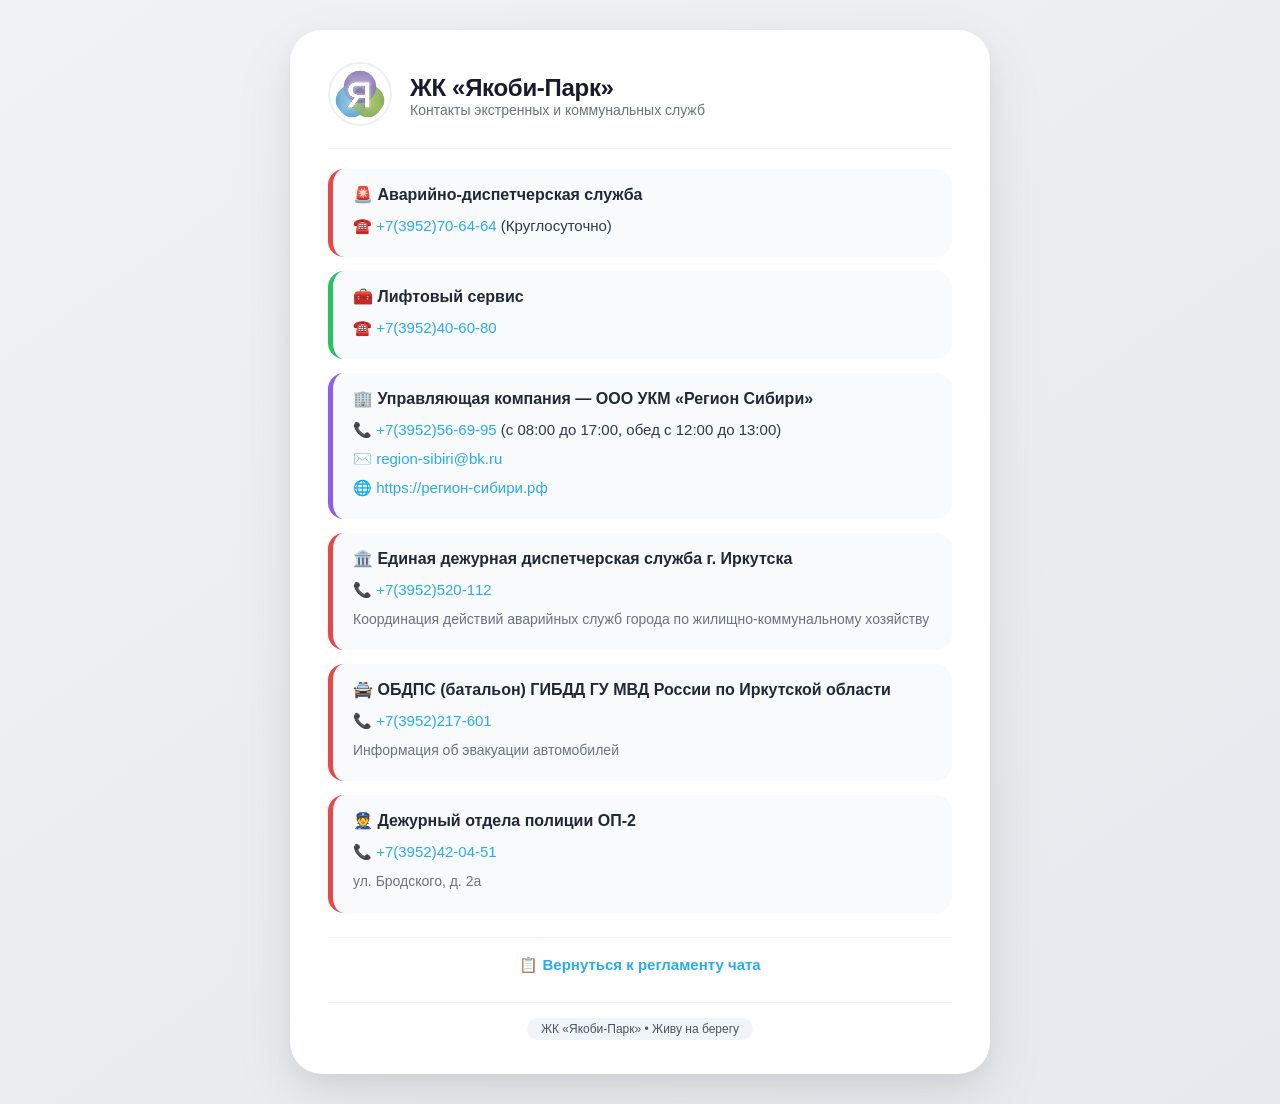
==== contacts.html @ 94161ff1 "Create contacts.html" ====
<!DOCTYPE html>
<html lang="ru">
<head>
    <meta charset="UTF-8" />
    <meta name="viewport" content="width=device-width, initial-scale=1.0" />
    <title>Контакты · ЖК «Якоби-Парк»</title>
    <style>
        * {
            margin: 0;
            padding: 0;
            box-sizing: border-box;
        }
        body {
            font-family: 'Segoe UI', Roboto, Arial, sans-serif;
            background: linear-gradient(145deg, #f0f2f5 0%, #e6e9ed 100%);
            min-height: 100vh;
            display: flex;
            justify-content: center;
            align-items: center;
            padding: 30px 20px;
        }
        .card {
            background: #ffffff;
            max-width: 700px;
            width: 100%;
            border-radius: 32px;
            padding: 32px 38px 38px;
            box-shadow: 0 24px 64px rgba(0, 0, 0, 0.08), 0 8px 20px rgba(0, 0, 0, 0.05);
        }

        /* ===== Шапка ===== */
        .header-row {
            display: flex;
            align-items: center;
            gap: 18px;
            margin-bottom: 20px;
            border-bottom: 1px solid #f0f2f5;
            padding-bottom: 18px;
            flex-wrap: wrap;
        }
        .logo-wrap {
            flex-shrink: 0;
        }
        .logo-wrap img {
            width: 64px;
            height: 64px;
            object-fit: cover;
            border-radius: 50%;
            background: white;
            border: 2px solid #eef0f3;
            padding: 4px;
        }
        .title-group h1 {
            font-size: 24px;
            font-weight: 700;
            color: #1a1a2e;
            letter-spacing: -0.3px;
            line-height: 1.2;
        }
        .title-group .sub {
            font-size: 14px;
            color: #6b7280;
        }

        /* ===== Контакты ===== */
        .contact-block {
            background: #f8fafc;
            border-radius: 16px;
            padding: 16px 20px;
            margin: 12px 0 14px 0;
            border-left: 5px solid #2aabee;
        }
        .contact-block.emergency {
            border-left-color: #ef4444;
        }
        .contact-block.management {
            border-left-color: #8b5cf6;
        }
        .contact-block.service {
            border-left-color: #22c55e;
        }
        .contact-block h3 {
            font-size: 16px;
            font-weight: 700;
            color: #1f2937;
            margin-bottom: 8px;
        }
        .contact-block p {
            font-size: 15px;
            line-height: 1.8;
            color: #2d3a4a;
            margin-bottom: 2px;
        }
        .contact-block a {
            color: #2aabee;
            text-decoration: none;
        }
        .contact-block a:hover {
            text-decoration: underline;
        }

        /* ===== Ссылка назад ===== */
        .back-link {
            text-align: center;
            margin-top: 24px;
            padding-top: 18px;
            border-top: 1px solid #edf2f7;
        }
        .back-link a {
            color: #2aabee;
            text-decoration: none;
            font-weight: 600;
            font-size: 15px;
        }
        .back-link a:hover {
            text-decoration: underline;
        }

        /* ===== Футер ===== */
        .footer-note {
            margin-top: 28px;
            font-size: 13px;
            color: #9ca3af;
            border-top: 1px solid #edf2f7;
            padding-top: 18px;
            text-align: center;
        }
        .footer-note span {
            background: #f1f5f9;
            padding: 4px 14px;
            border-radius: 60px;
            font-size: 12px;
            color: #475569;
        }

        /* ===== Адаптив ===== */
        @media (max-width: 550px) {
            .card {
                padding: 20px 16px;
            }
            .header-row {
                gap: 12px;
            }
            .title-group h1 {
                font-size: 20px;
            }
            .logo-wrap img {
                width: 52px;
                height: 52px;
            }
            .contact-block {
                padding: 14px 16px;
            }
        }
    </style>
</head>
<body>
    <div class="card">
        <!-- ===== ШАПКА ===== -->
        <div class="header-row">
            <div class="logo-wrap">
                <img src="images/logo-complex.png" alt="ЖК «Якоби-Парк»" />
            </div>
            <div class="title-group">
                <h1>ЖК «Якоби-Парк»</h1>
                <div class="sub">Контакты экстренных и коммунальных служб</div>
            </div>
        </div>

        <!-- ===== КОНТАКТЫ ===== -->

        <div class="contact-block emergency">
            <h3>🚨 Аварийно-диспетчерская служба</h3>
            <p>☎️ <a href="tel:+73952706464">+7(3952)70-64-64</a> (Круглосуточно)</p>
        </div>

        <div class="contact-block service">
            <h3>🧰 Лифтовый сервис</h3>
            <p>☎️ <a href="tel:+73952406080">+7(3952)40-60-80</a></p>
        </div>

        <div class="contact-block management">
            <h3>🏢 Управляющая компания — ООО УКМ «Регион Сибири»</h3>
            <p>📞 <a href="tel:+73952566995">+7(3952)56-69-95</a> (с 08:00 до 17:00, обед с 12:00 до 13:00)</p>
            <p>✉️ <a href="mailto:region-sibiri@bk.ru">region-sibiri@bk.ru</a></p>
            <p>🌐 <a href="https://xn--80abq2a2bs.xn--p1ai/" target="_blank">https://регион-сибири.рф</a></p>
        </div>

        <div class="contact-block emergency">
            <h3>🏛️ Единая дежурная диспетчерская служба г. Иркутска</h3>
            <p>📞 <a href="tel:+73952520112">+7(3952)520-112</a></p>
            <p style="font-size: 14px; color: #6b7280; margin-top: 4px;">Координация действий аварийных служб города по жилищно-коммунальному хозяйству</p>
        </div>

        <div class="contact-block emergency">
            <h3>🚔 ОБДПС (батальон) ГИБДД ГУ МВД России по Иркутской области</h3>
            <p>📞 <a href="tel:+73952217601">+7(3952)217-601</a></p>
            <p style="font-size: 14px; color: #6b7280; margin-top: 4px;">Информация об эвакуации автомобилей</p>
        </div>

        <div class="contact-block emergency">
            <h3>👮 Дежурный отдела полиции ОП-2</h3>
            <p>📞 <a href="tel:+73952420451">+7(3952)42-04-51</a></p>
            <p style="font-size: 14px; color: #6b7280; margin-top: 4px;">ул. Бродского, д. 2а</p>
        </div>

        <!-- ===== ССЫЛКА НА РЕГЛАМЕНТ ===== -->
        <div class="back-link">
            <a href="rules.html">📋 Вернуться к регламенту чата</a>
        </div>

        <!-- ===== ФУТЕР ===== -->
        <div class="footer-note">
            <span>ЖК «Якоби-Парк» • Живу на берегу</span>
        </div>
    </div>
</body>
</html>
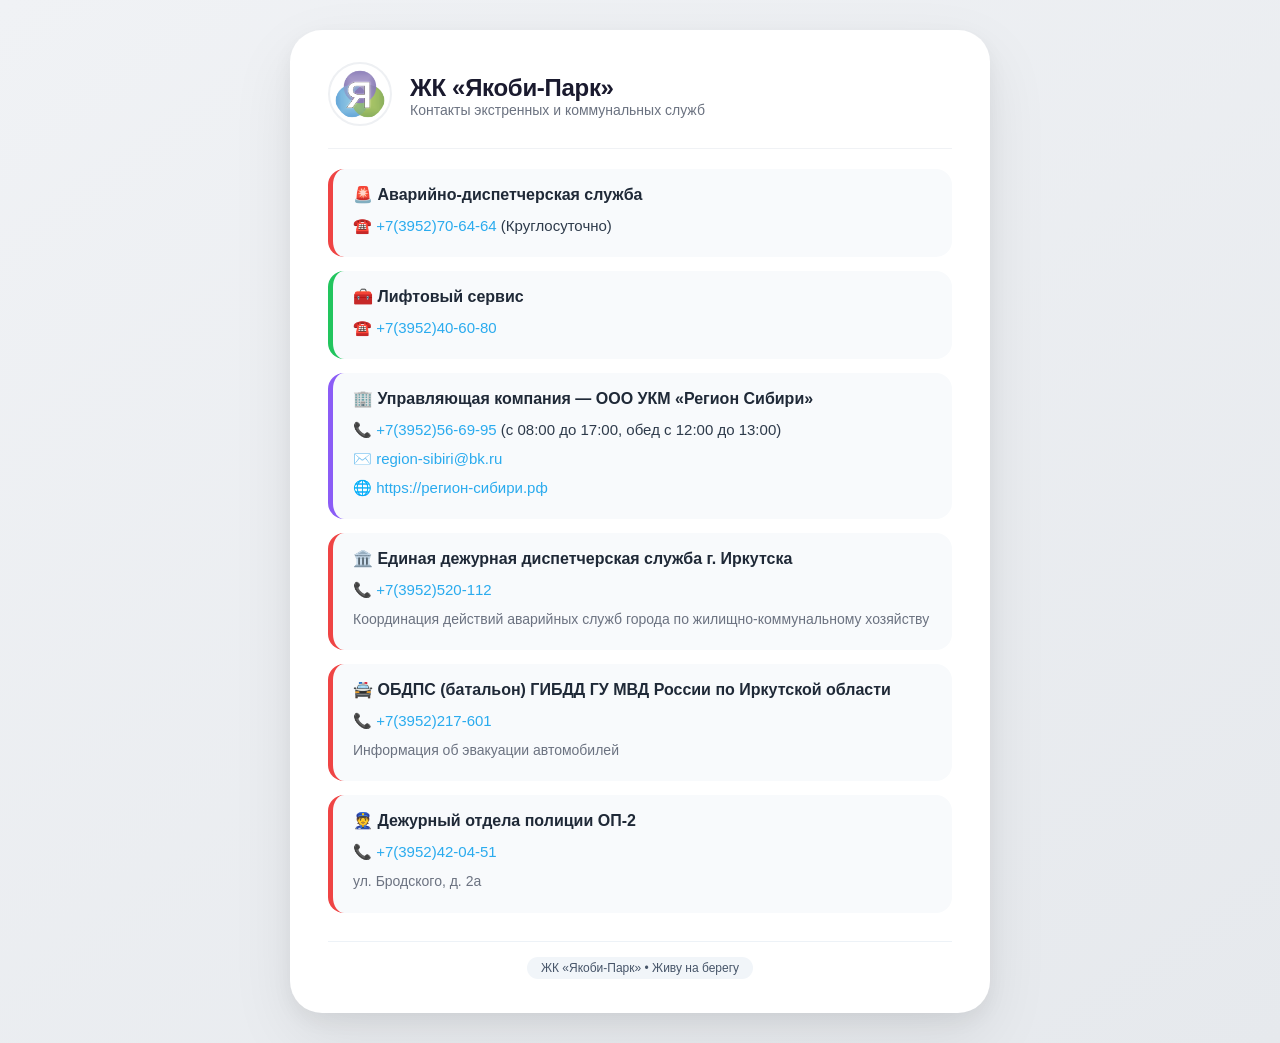
==== commit 973f4d75: "Update contacts.html" ====
--- a/contacts.html
+++ b/contacts.html
@@ -204,11 +204,6 @@
             <p style="font-size: 14px; color: #6b7280; margin-top: 4px;">ул. Бродского, д. 2а</p>
         </div>
 
-        <!-- ===== ССЫЛКА НА РЕГЛАМЕНТ ===== -->
-        <div class="back-link">
-            <a href="rules.html">📋 Вернуться к регламенту чата</a>
-        </div>
-
         <!-- ===== ФУТЕР ===== -->
         <div class="footer-note">
             <span>ЖК «Якоби-Парк» • Живу на берегу</span>
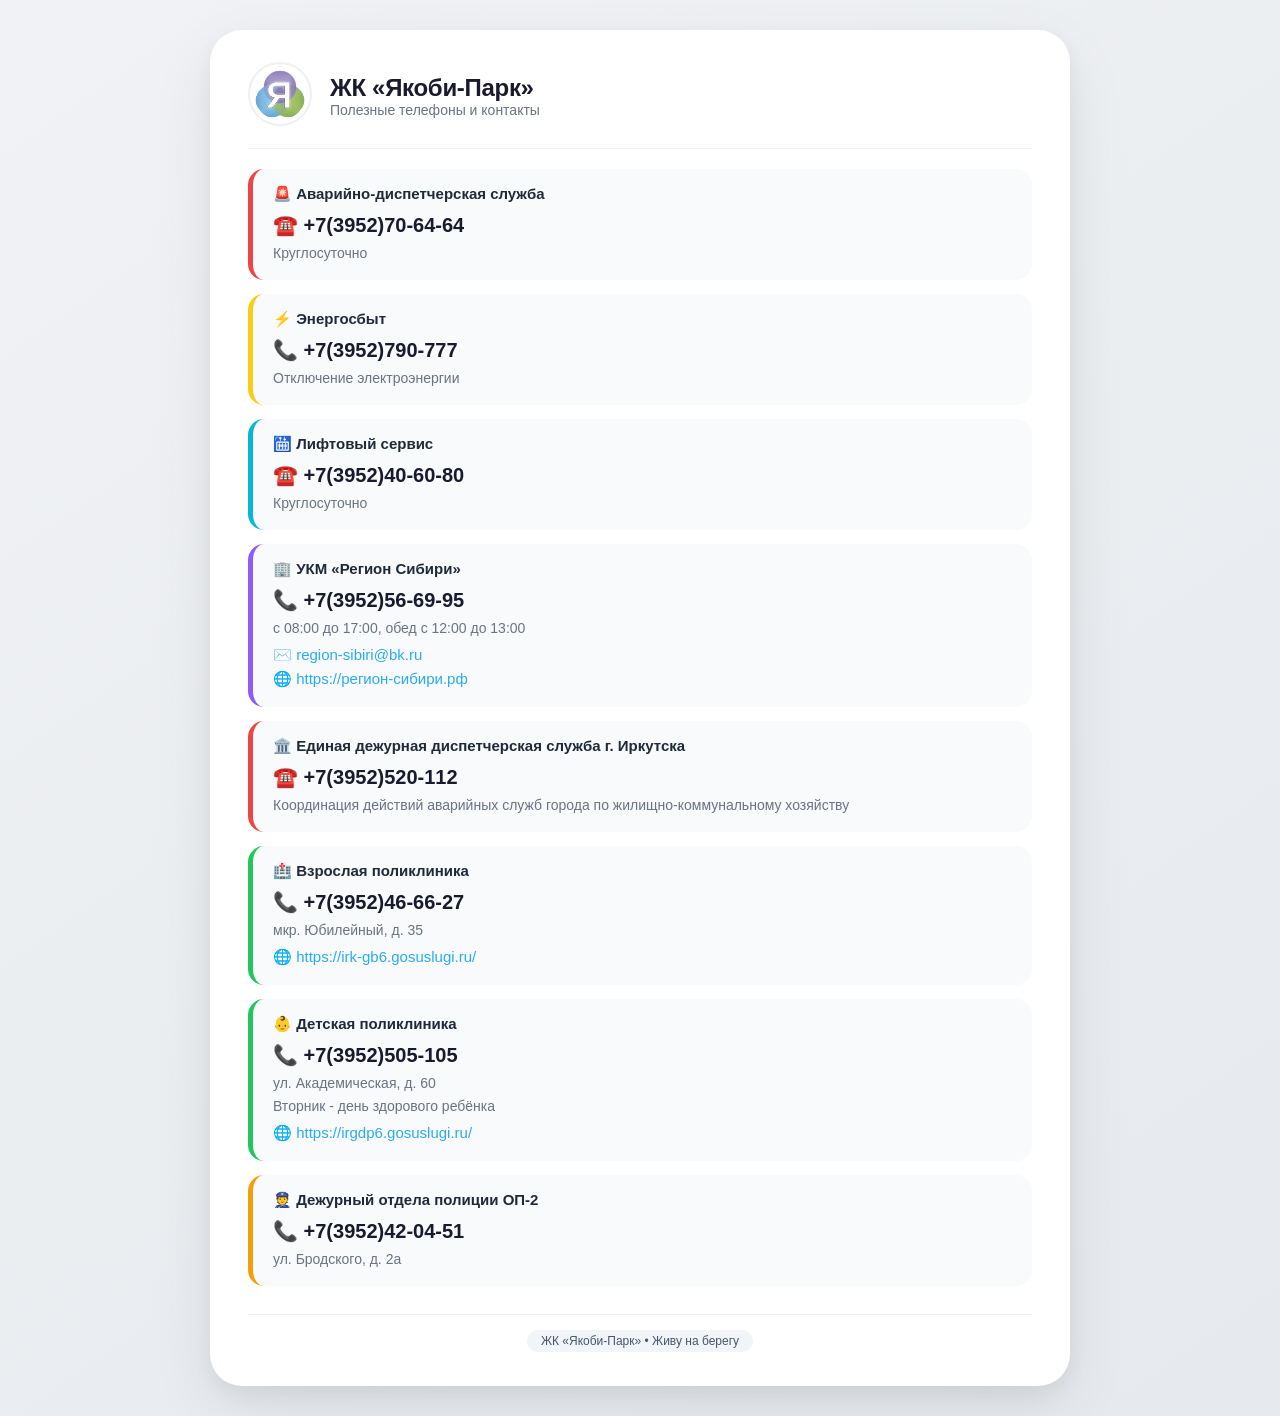
==== commit 3784fcea: "Update contacts.html" ====
--- a/contacts.html
+++ b/contacts.html
@@ -21,14 +21,12 @@
         }
         .card {
             background: #ffffff;
-            max-width: 700px;
+            max-width: 860px;
             width: 100%;
             border-radius: 32px;
             padding: 32px 38px 38px;
             box-shadow: 0 24px 64px rgba(0, 0, 0, 0.08), 0 8px 20px rgba(0, 0, 0, 0.05);
         }
-
-        /* ===== Шапка ===== */
         .header-row {
             display: flex;
             align-items: center;
@@ -38,9 +36,6 @@
             padding-bottom: 18px;
             flex-wrap: wrap;
         }
-        .logo-wrap {
-            flex-shrink: 0;
-        }
         .logo-wrap img {
             width: 64px;
             height: 64px;
@@ -61,62 +56,52 @@
             font-size: 14px;
             color: #6b7280;
         }
-
-        /* ===== Контакты ===== */
-        .contact-block {
+        .block {
             background: #f8fafc;
             border-radius: 16px;
             padding: 16px 20px;
             margin: 12px 0 14px 0;
             border-left: 5px solid #2aabee;
         }
-        .contact-block.emergency {
-            border-left-color: #ef4444;
-        }
-        .contact-block.management {
-            border-left-color: #8b5cf6;
-        }
-        .contact-block.service {
-            border-left-color: #22c55e;
-        }
-        .contact-block h3 {
-            font-size: 16px;
+        .block h4 {
+            font-size: 15px;
             font-weight: 700;
             color: #1f2937;
-            margin-bottom: 8px;
-        }
-        .contact-block p {
+            margin-bottom: 6px;
+            display: flex;
+            align-items: center;
+            gap: 8px;
+        }
+        .block p {
             font-size: 15px;
-            line-height: 1.8;
+            line-height: 1.6;
             color: #2d3a4a;
-            margin-bottom: 2px;
-        }
-        .contact-block a {
+        }
+        .block .phone {
+            font-size: 20px;
+            font-weight: 600;
+            color: #1a1a2e;
+        }
+        .block .phone a {
+            color: #1a1a2e;
+            text-decoration: none;
+        }
+        .block .phone a:hover {
+            color: #2aabee;
+        }
+        .block .note {
+            font-size: 14px;
+            color: #6b7280;
+            line-height: 1.5;
+            margin-top: 2px;
+        }
+        .block a {
             color: #2aabee;
             text-decoration: none;
         }
-        .contact-block a:hover {
+        .block a:hover {
             text-decoration: underline;
         }
-
-        /* ===== Ссылка назад ===== */
-        .back-link {
-            text-align: center;
-            margin-top: 24px;
-            padding-top: 18px;
-            border-top: 1px solid #edf2f7;
-        }
-        .back-link a {
-            color: #2aabee;
-            text-decoration: none;
-            font-weight: 600;
-            font-size: 15px;
-        }
-        .back-link a:hover {
-            text-decoration: underline;
-        }
-
-        /* ===== Футер ===== */
         .footer-note {
             margin-top: 28px;
             font-size: 13px;
@@ -132,8 +117,6 @@
             font-size: 12px;
             color: #475569;
         }
-
-        /* ===== Адаптив ===== */
         @media (max-width: 550px) {
             .card {
                 padding: 20px 16px;
@@ -148,63 +131,80 @@
                 width: 52px;
                 height: 52px;
             }
-            .contact-block {
+            .block {
                 padding: 14px 16px;
+            }
+            .block .phone {
+                font-size: 18px;
             }
         }
     </style>
 </head>
 <body>
     <div class="card">
-        <!-- ===== ШАПКА ===== -->
         <div class="header-row">
             <div class="logo-wrap">
                 <img src="images/logo-complex.png" alt="ЖК «Якоби-Парк»" />
             </div>
             <div class="title-group">
                 <h1>ЖК «Якоби-Парк»</h1>
-                <div class="sub">Контакты экстренных и коммунальных служб</div>
+                <div class="sub">Полезные телефоны и контакты</div>
             </div>
         </div>
 
-        <!-- ===== КОНТАКТЫ ===== -->
-
-        <div class="contact-block emergency">
-            <h3>🚨 Аварийно-диспетчерская служба</h3>
-            <p>☎️ <a href="tel:+73952706464">+7(3952)70-64-64</a> (Круглосуточно)</p>
-        </div>
-
-        <div class="contact-block service">
-            <h3>🧰 Лифтовый сервис</h3>
-            <p>☎️ <a href="tel:+73952406080">+7(3952)40-60-80</a></p>
-        </div>
-
-        <div class="contact-block management">
-            <h3>🏢 Управляющая компания — ООО УКМ «Регион Сибири»</h3>
-            <p>📞 <a href="tel:+73952566995">+7(3952)56-69-95</a> (с 08:00 до 17:00, обед с 12:00 до 13:00)</p>
-            <p>✉️ <a href="mailto:region-sibiri@bk.ru">region-sibiri@bk.ru</a></p>
-            <p>🌐 <a href="https://xn--80abq2a2bs.xn--p1ai/" target="_blank">https://регион-сибири.рф</a></p>
-        </div>
-
-        <div class="contact-block emergency">
-            <h3>🏛️ Единая дежурная диспетчерская служба г. Иркутска</h3>
-            <p>📞 <a href="tel:+73952520112">+7(3952)520-112</a></p>
-            <p style="font-size: 14px; color: #6b7280; margin-top: 4px;">Координация действий аварийных служб города по жилищно-коммунальному хозяйству</p>
-        </div>
-
-        <div class="contact-block emergency">
-            <h3>🚔 ОБДПС (батальон) ГИБДД ГУ МВД России по Иркутской области</h3>
-            <p>📞 <a href="tel:+73952217601">+7(3952)217-601</a></p>
-            <p style="font-size: 14px; color: #6b7280; margin-top: 4px;">Информация об эвакуации автомобилей</p>
-        </div>
-
-        <div class="contact-block emergency">
-            <h3>👮 Дежурный отдела полиции ОП-2</h3>
-            <p>📞 <a href="tel:+73952420451">+7(3952)42-04-51</a></p>
-            <p style="font-size: 14px; color: #6b7280; margin-top: 4px;">ул. Бродского, д. 2а</p>
-        </div>
-
-        <!-- ===== ФУТЕР ===== -->
+        <div class="block" style="border-left-color: #ef4444;">
+            <h4>🚨 Аварийно-диспетчерская служба</h4>
+            <p class="phone"><span style="color:#ef4444;">☎️</span> <a href="tel:+73952706464">+7(3952)70-64-64</a></p>
+            <p class="note">Круглосуточно</p>
+        </div>
+
+        <div class="block" style="border-left-color: #facc15;">
+            <h4>⚡️ Энергосбыт</h4>
+            <p class="phone">📞 <a href="tel:+73952790777">+7(3952)790-777</a></p>
+            <p class="note">Отключение электроэнергии</p>
+        </div>
+
+        <div class="block" style="border-left-color: #06b6d4;">
+            <h4>🛗 Лифтовый сервис</h4>
+            <p class="phone"><span style="color:#ef4444;">☎️</span> <a href="tel:+73952406080">+7(3952)40-60-80</a></p>
+            <p class="note">Круглосуточно</p>
+        </div>
+
+        <div class="block" style="border-left-color: #8b5cf6;">
+            <h4>🏢 УКМ «Регион Сибири»</h4>
+            <p class="phone">📞 <a href="tel:+73952566995">+7(3952)56-69-95</a></p>
+            <p class="note">с 08:00 до 17:00, обед с 12:00 до 13:00</p>
+            <p style="margin-top:4px;">✉️ <a href="mailto:region-sibiri@bk.ru">region-sibiri@bk.ru</a></p>
+            <p>🌐 <a href="https://xn----btbehqbba4bjsjj.xn--p1ai/" target="_blank">https://регион-сибири.рф</a></p>
+        </div>
+
+        <div class="block" style="border-left-color: #ef4444;">
+            <h4>🏛️ Единая дежурная диспетчерская служба г. Иркутска</h4>
+            <p class="phone"><span style="color:#ef4444;">☎️</span> <a href="tel:+73952520112">+7(3952)520-112</a></p>
+            <p class="note">Координация действий аварийных служб города по жилищно-коммунальному хозяйству</p>
+        </div>
+
+        <div class="block" style="border-left-color: #22c55e;">
+            <h4>🏥 Взрослая поликлиника</h4>
+            <p class="phone">📞 <a href="tel:+73952466627">+7(3952)46-66-27</a></p>
+            <p class="note">мкр. Юбилейный, д. 35</p>
+            <p style="margin-top:4px;">🌐 <a href="https://irk-gb6.gosuslugi.ru/" target="_blank">https://irk-gb6.gosuslugi.ru/</a></p>
+        </div>
+
+        <div class="block" style="border-left-color: #22c55e;">
+            <h4>👶 Детская поликлиника</h4>
+            <p class="phone">📞 <a href="tel:+73952505105">+7(3952)505-105</a></p>
+            <p class="note">ул. Академическая, д. 60</p>
+            <p class="note">Вторник - день здорового ребёнка</p>
+            <p style="margin-top:4px;">🌐 <a href="https://irgdp6.gosuslugi.ru/" target="_blank">https://irgdp6.gosuslugi.ru/</a></p>
+        </div>
+
+        <div class="block" style="border-left-color: #f59e0b;">
+            <h4>👮 Дежурный отдела полиции ОП-2</h4>
+            <p class="phone">📞 <a href="tel:+73952420451">+7(3952)42-04-51</a></p>
+            <p class="note">ул. Бродского, д. 2а</p>
+        </div>
+
         <div class="footer-note">
             <span>ЖК «Якоби-Парк» • Живу на берегу</span>
         </div>
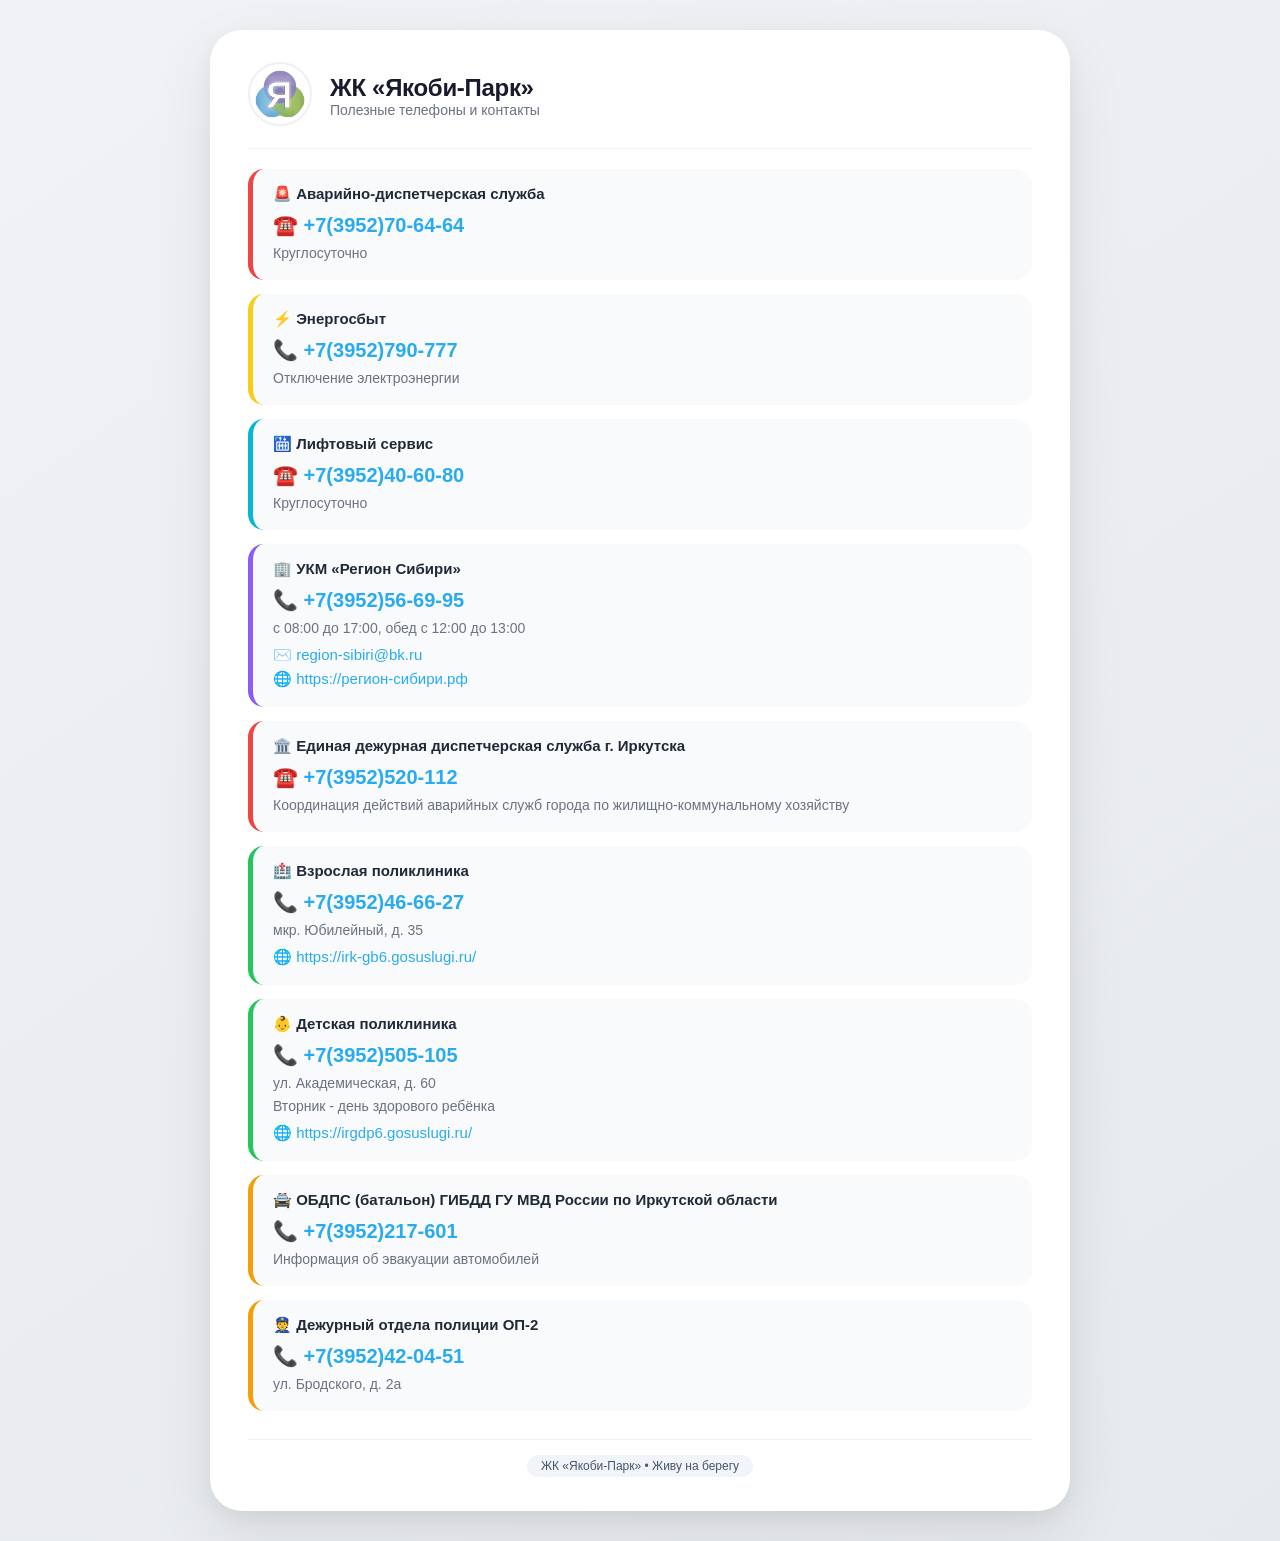
==== commit d0fd437f: "Update contacts.html" ====
--- a/contacts.html
+++ b/contacts.html
@@ -80,14 +80,14 @@
         .block .phone {
             font-size: 20px;
             font-weight: 600;
-            color: #1a1a2e;
         }
         .block .phone a {
-            color: #1a1a2e;
+            color: #2aabee;
             text-decoration: none;
         }
         .block .phone a:hover {
-            color: #2aabee;
+            text-decoration: underline;
+            color: #1b8bc9;
         }
         .block .note {
             font-size: 14px;
@@ -200,6 +200,12 @@
         </div>
 
         <div class="block" style="border-left-color: #f59e0b;">
+            <h4>🚔 ОБДПС (батальон) ГИБДД ГУ МВД России по Иркутской области</h4>
+            <p class="phone">📞 <a href="tel:+73952217601">+7(3952)217-601</a></p>
+            <p class="note">Информация об эвакуации автомобилей</p>
+        </div>
+
+        <div class="block" style="border-left-color: #f59e0b;">
             <h4>👮 Дежурный отдела полиции ОП-2</h4>
             <p class="phone">📞 <a href="tel:+73952420451">+7(3952)42-04-51</a></p>
             <p class="note">ул. Бродского, д. 2а</p>
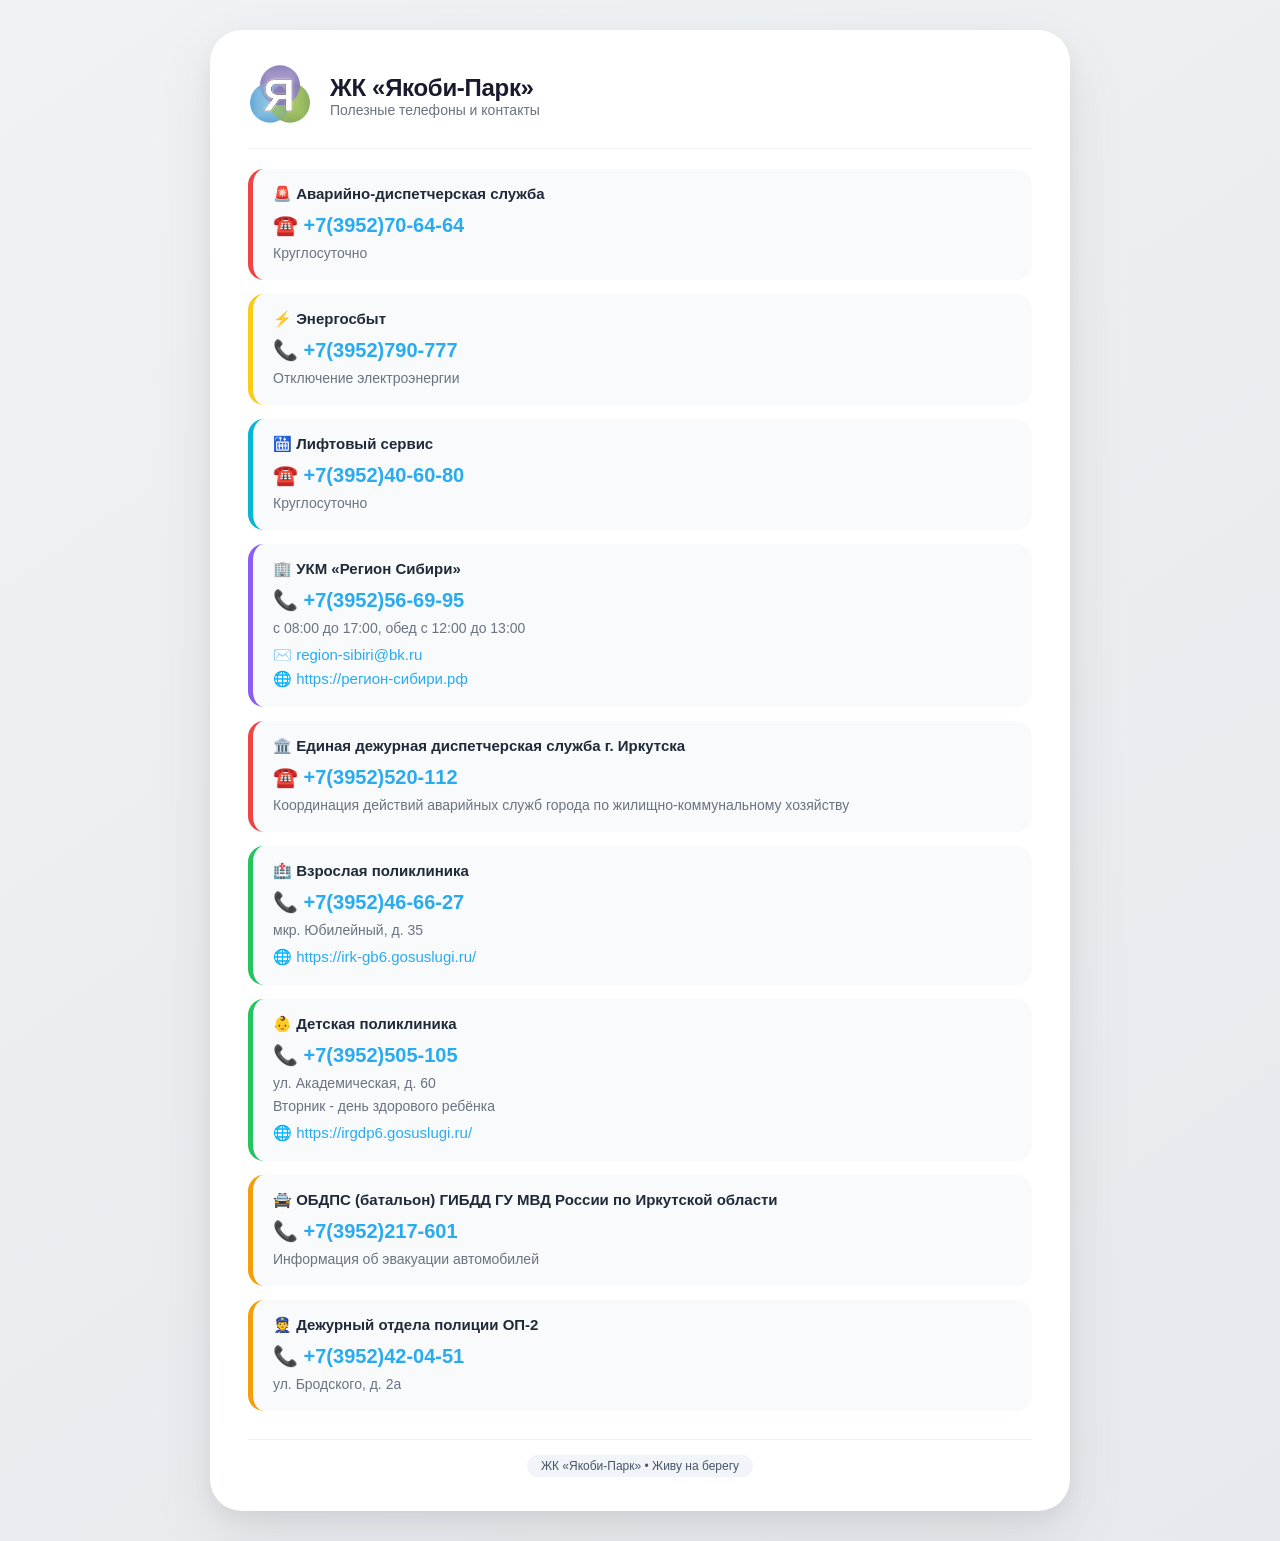
==== commit f039d47f: "Update contacts.html" ====
--- a/contacts.html
+++ b/contacts.html
@@ -4,6 +4,7 @@
     <meta charset="UTF-8" />
     <meta name="viewport" content="width=device-width, initial-scale=1.0" />
     <title>Контакты · ЖК «Якоби-Парк»</title>
+    <link rel="shortcut icon" href="favicon.ico" type="image/x-icon" />
     <style>
         * {
             margin: 0;
@@ -40,10 +41,7 @@
             width: 64px;
             height: 64px;
             object-fit: cover;
-            border-radius: 50%;
             background: white;
-            border: 2px solid #eef0f3;
-            padding: 4px;
         }
         .title-group h1 {
             font-size: 24px;
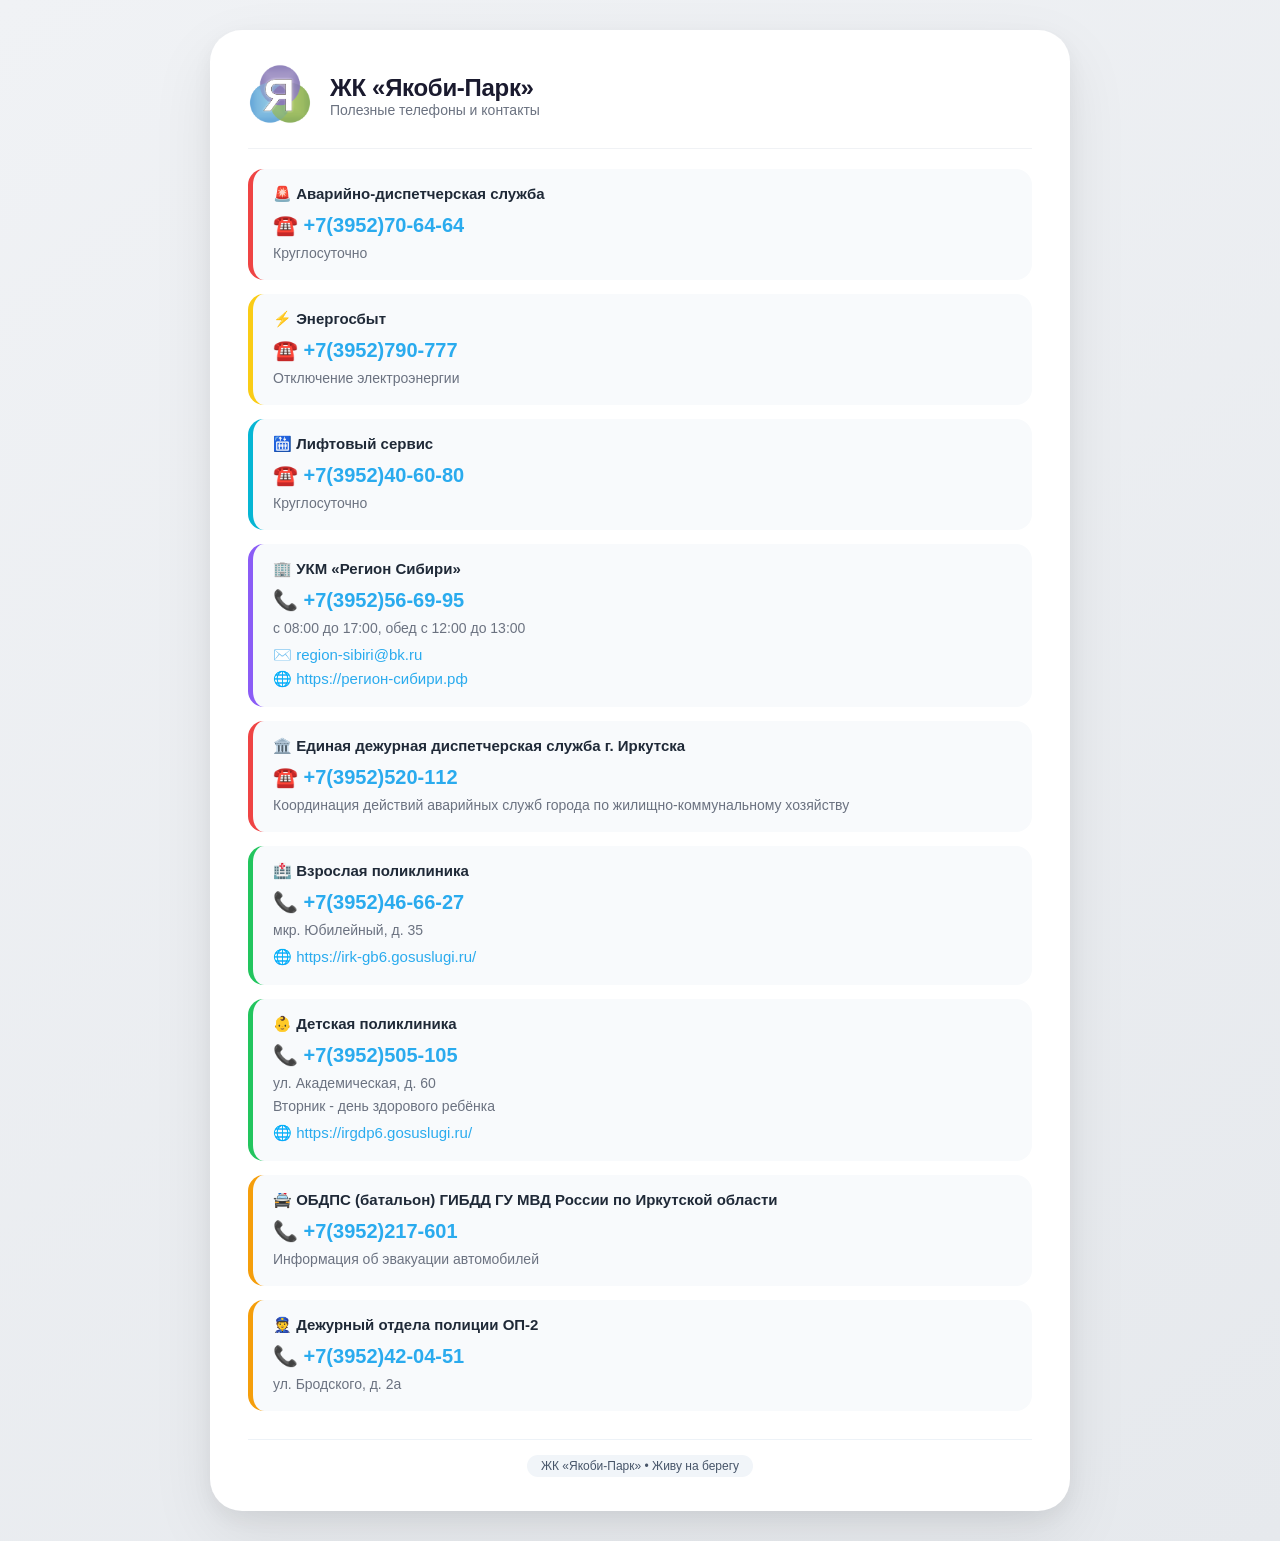
==== commit 26fd8e94: "Update contacts.html" ====
--- a/contacts.html
+++ b/contacts.html
@@ -158,7 +158,7 @@
 
         <div class="block" style="border-left-color: #facc15;">
             <h4>⚡️ Энергосбыт</h4>
-            <p class="phone">📞 <a href="tel:+73952790777">+7(3952)790-777</a></p>
+            <p class="phone">☎️ <a href="tel:+73952790777">+7(3952)790-777</a></p>
             <p class="note">Отключение электроэнергии</p>
         </div>
 
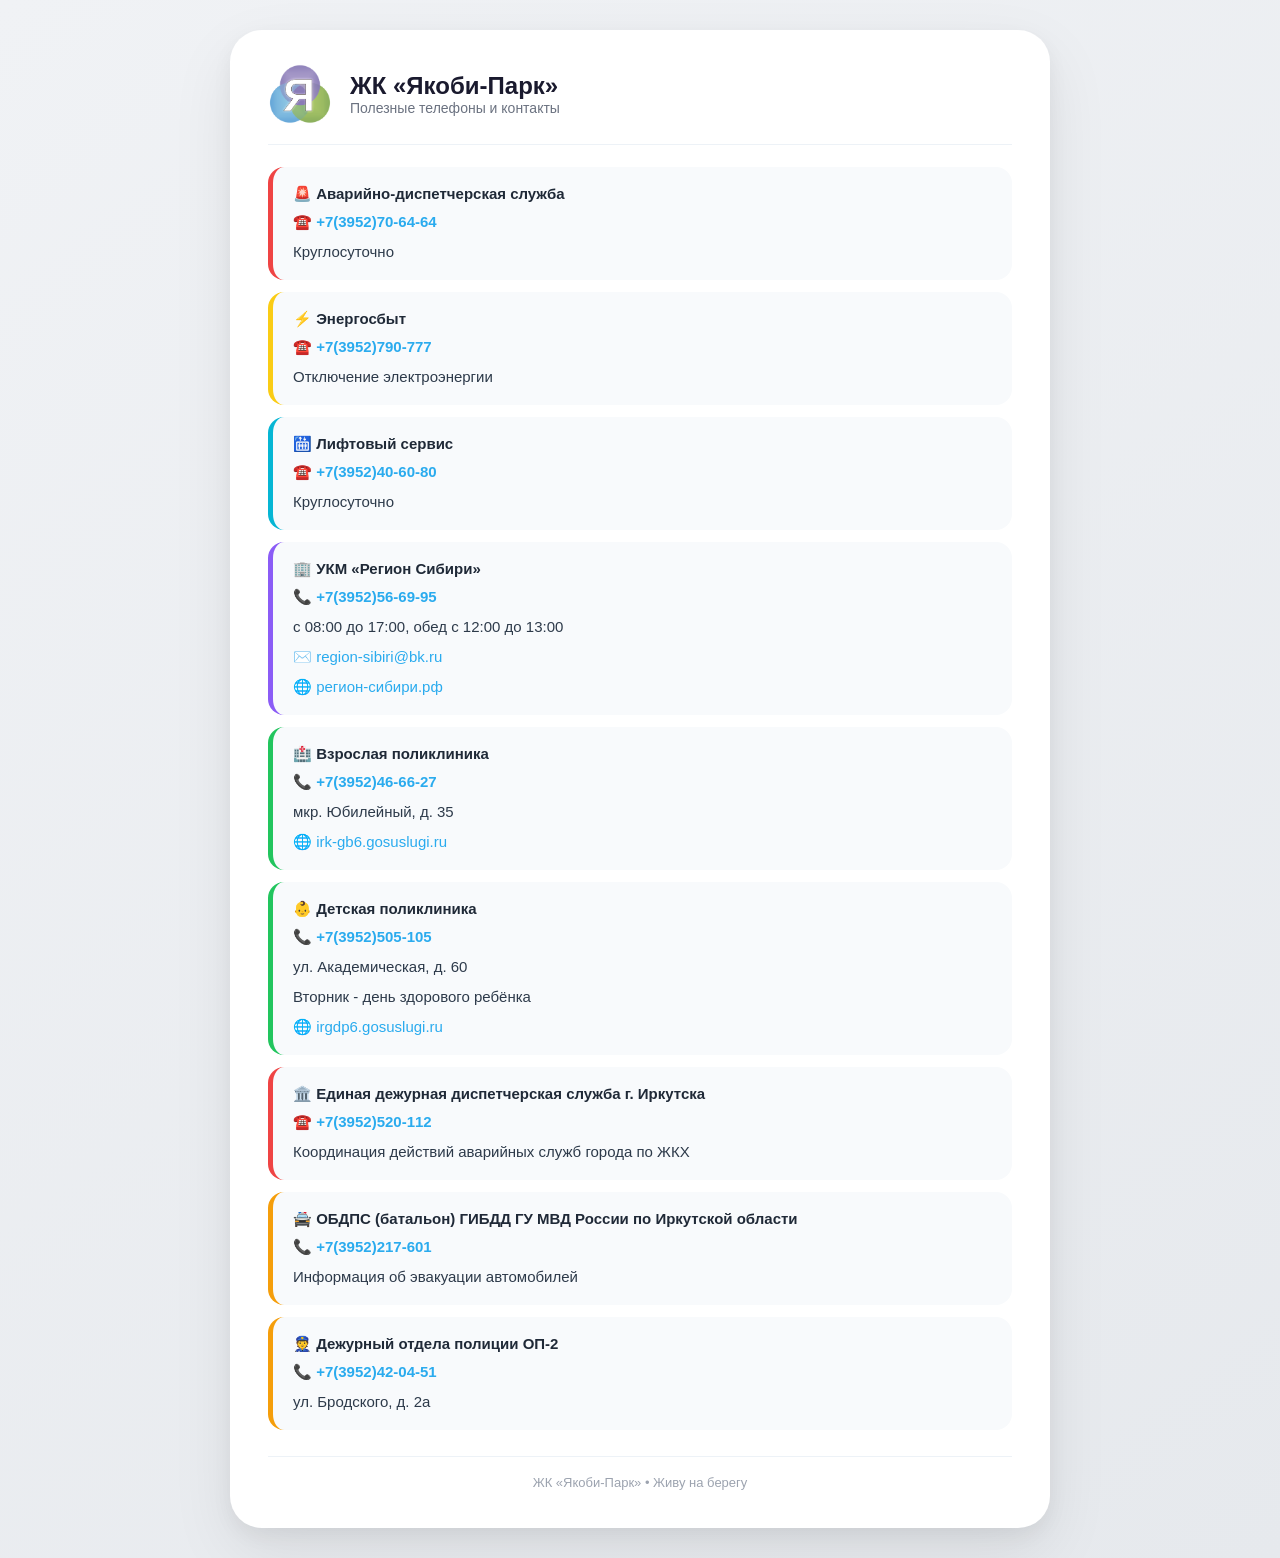
==== commit 300c762e: "Update 2026.08.28" ====
--- a/contacts.html
+++ b/contacts.html
@@ -1,217 +1,74 @@
 <!DOCTYPE html>
 <html lang="ru">
 <head>
-    <meta charset="UTF-8" />
-    <meta name="viewport" content="width=device-width, initial-scale=1.0" />
+    <meta charset="UTF-8">
+    <meta name="viewport" content="width=device-width, initial-scale=1.0">
     <title>Контакты · ЖК «Якоби-Парк»</title>
-    <link rel="shortcut icon" href="favicon.ico" type="image/x-icon" />
-    <style>
-        * {
-            margin: 0;
-            padding: 0;
-            box-sizing: border-box;
-        }
-        body {
-            font-family: 'Segoe UI', Roboto, Arial, sans-serif;
-            background: linear-gradient(145deg, #f0f2f5 0%, #e6e9ed 100%);
-            min-height: 100vh;
-            display: flex;
-            justify-content: center;
-            align-items: center;
-            padding: 30px 20px;
-        }
-        .card {
-            background: #ffffff;
-            max-width: 860px;
-            width: 100%;
-            border-radius: 32px;
-            padding: 32px 38px 38px;
-            box-shadow: 0 24px 64px rgba(0, 0, 0, 0.08), 0 8px 20px rgba(0, 0, 0, 0.05);
-        }
-        .header-row {
-            display: flex;
-            align-items: center;
-            gap: 18px;
-            margin-bottom: 20px;
-            border-bottom: 1px solid #f0f2f5;
-            padding-bottom: 18px;
-            flex-wrap: wrap;
-        }
-        .logo-wrap img {
-            width: 64px;
-            height: 64px;
-            object-fit: cover;
-            background: white;
-        }
-        .title-group h1 {
-            font-size: 24px;
-            font-weight: 700;
-            color: #1a1a2e;
-            letter-spacing: -0.3px;
-            line-height: 1.2;
-        }
-        .title-group .sub {
-            font-size: 14px;
-            color: #6b7280;
-        }
-        .block {
-            background: #f8fafc;
-            border-radius: 16px;
-            padding: 16px 20px;
-            margin: 12px 0 14px 0;
-            border-left: 5px solid #2aabee;
-        }
-        .block h4 {
-            font-size: 15px;
-            font-weight: 700;
-            color: #1f2937;
-            margin-bottom: 6px;
-            display: flex;
-            align-items: center;
-            gap: 8px;
-        }
-        .block p {
-            font-size: 15px;
-            line-height: 1.6;
-            color: #2d3a4a;
-        }
-        .block .phone {
-            font-size: 20px;
-            font-weight: 600;
-        }
-        .block .phone a {
-            color: #2aabee;
-            text-decoration: none;
-        }
-        .block .phone a:hover {
-            text-decoration: underline;
-            color: #1b8bc9;
-        }
-        .block .note {
-            font-size: 14px;
-            color: #6b7280;
-            line-height: 1.5;
-            margin-top: 2px;
-        }
-        .block a {
-            color: #2aabee;
-            text-decoration: none;
-        }
-        .block a:hover {
-            text-decoration: underline;
-        }
-        .footer-note {
-            margin-top: 28px;
-            font-size: 13px;
-            color: #9ca3af;
-            border-top: 1px solid #edf2f7;
-            padding-top: 18px;
-            text-align: center;
-        }
-        .footer-note span {
-            background: #f1f5f9;
-            padding: 4px 14px;
-            border-radius: 60px;
-            font-size: 12px;
-            color: #475569;
-        }
-        @media (max-width: 550px) {
-            .card {
-                padding: 20px 16px;
-            }
-            .header-row {
-                gap: 12px;
-            }
-            .title-group h1 {
-                font-size: 20px;
-            }
-            .logo-wrap img {
-                width: 52px;
-                height: 52px;
-            }
-            .block {
-                padding: 14px 16px;
-            }
-            .block .phone {
-                font-size: 18px;
-            }
-        }
-    </style>
+    <link rel="icon" href="favicon.ico">
+    <link rel="stylesheet" href="style.css">
 </head>
 <body>
-    <div class="card">
-        <div class="header-row">
-            <div class="logo-wrap">
-                <img src="images/logo-complex.png" alt="ЖК «Якоби-Парк»" />
+    <main class="card">
+        <header class="header">
+            <img class="logo" src="images/logo-complex.png" alt="ЖК «Якоби-Парк»" width="64" height="64">
+            <div>
+                <h1>ЖК «Якоби-Парк»</h1>
+                <p class="subtitle">Полезные телефоны и контакты</p>
             </div>
-            <div class="title-group">
-                <h1>ЖК «Якоби-Парк»</h1>
-                <div class="sub">Полезные телефоны и контакты</div>
-            </div>
-        </div>
-
-        <div class="block" style="border-left-color: #ef4444;">
-            <h4>🚨 Аварийно-диспетчерская служба</h4>
-            <p class="phone"><span style="color:#ef4444;">☎️</span> <a href="tel:+73952706464">+7(3952)70-64-64</a></p>
+        </header>
+        <div class="block accent-red">
+            <h2>🚨 Аварийно-диспетчерская служба</h2>
+            <p class="phone">☎️ <a href="tel:+73952706464">+7(3952)70-64-64</a></p>
             <p class="note">Круглосуточно</p>
         </div>
-
-        <div class="block" style="border-left-color: #facc15;">
-            <h4>⚡️ Энергосбыт</h4>
+        <div class="block accent-yellow">
+            <h2>⚡ Энергосбыт</h2>
             <p class="phone">☎️ <a href="tel:+73952790777">+7(3952)790-777</a></p>
             <p class="note">Отключение электроэнергии</p>
         </div>
-
-        <div class="block" style="border-left-color: #06b6d4;">
-            <h4>🛗 Лифтовый сервис</h4>
-            <p class="phone"><span style="color:#ef4444;">☎️</span> <a href="tel:+73952406080">+7(3952)40-60-80</a></p>
+        <div class="block accent-cyan">
+            <h2>🛗 Лифтовый сервис</h2>
+            <p class="phone">☎️ <a href="tel:+73952406080">+7(3952)40-60-80</a></p>
             <p class="note">Круглосуточно</p>
         </div>
-
-        <div class="block" style="border-left-color: #8b5cf6;">
-            <h4>🏢 УКМ «Регион Сибири»</h4>
+        <div class="block accent-purple">
+            <h2>🏢 УКМ «Регион Сибири»</h2>
             <p class="phone">📞 <a href="tel:+73952566995">+7(3952)56-69-95</a></p>
             <p class="note">с 08:00 до 17:00, обед с 12:00 до 13:00</p>
-            <p style="margin-top:4px;">✉️ <a href="mailto:region-sibiri@bk.ru">region-sibiri@bk.ru</a></p>
-            <p>🌐 <a href="https://xn----btbehqbba4bjsjj.xn--p1ai/" target="_blank">https://регион-сибири.рф</a></p>
+            <p>✉️ <a href="mailto:region-sibiri@bk.ru">region-sibiri@bk.ru</a></p>
+            <p>🌐 <a href="https://xn----btbehqbba4bjsjj.xn--p1ai/" target="_blank" rel="noopener noreferrer">регион-сибири.рф</a></p>
         </div>
-
-        <div class="block" style="border-left-color: #ef4444;">
-            <h4>🏛️ Единая дежурная диспетчерская служба г. Иркутска</h4>
-            <p class="phone"><span style="color:#ef4444;">☎️</span> <a href="tel:+73952520112">+7(3952)520-112</a></p>
-            <p class="note">Координация действий аварийных служб города по жилищно-коммунальному хозяйству</p>
-        </div>
-
-        <div class="block" style="border-left-color: #22c55e;">
-            <h4>🏥 Взрослая поликлиника</h4>
+        <div class="block accent-green">
+            <h2>🏥 Взрослая поликлиника</h2>
             <p class="phone">📞 <a href="tel:+73952466627">+7(3952)46-66-27</a></p>
             <p class="note">мкр. Юбилейный, д. 35</p>
-            <p style="margin-top:4px;">🌐 <a href="https://irk-gb6.gosuslugi.ru/" target="_blank">https://irk-gb6.gosuslugi.ru/</a></p>
+            <p>🌐 <a href="https://irk-gb6.gosuslugi.ru/" target="_blank" rel="noopener noreferrer">irk-gb6.gosuslugi.ru</a></p>
         </div>
-
-        <div class="block" style="border-left-color: #22c55e;">
-            <h4>👶 Детская поликлиника</h4>
+        <div class="block accent-green">
+            <h2>👶 Детская поликлиника</h2>
             <p class="phone">📞 <a href="tel:+73952505105">+7(3952)505-105</a></p>
             <p class="note">ул. Академическая, д. 60</p>
             <p class="note">Вторник - день здорового ребёнка</p>
-            <p style="margin-top:4px;">🌐 <a href="https://irgdp6.gosuslugi.ru/" target="_blank">https://irgdp6.gosuslugi.ru/</a></p>
+            <p>🌐 <a href="https://irgdp6.gosuslugi.ru/" target="_blank" rel="noopener noreferrer">irgdp6.gosuslugi.ru</a></p>
         </div>
-
-        <div class="block" style="border-left-color: #f59e0b;">
-            <h4>🚔 ОБДПС (батальон) ГИБДД ГУ МВД России по Иркутской области</h4>
+        <div class="block accent-red">
+            <h2>🏛️ Единая дежурная диспетчерская служба г. Иркутска</h2>
+            <p class="phone">☎️ <a href="tel:+73952520112">+7(3952)520-112</a></p>
+            <p class="note">Координация действий аварийных служб города по ЖКХ</p>
+        </div>
+        <div class="block accent-orange">
+            <h2>🚔 ОБДПС (батальон) ГИБДД ГУ МВД России по Иркутской области</h2>
             <p class="phone">📞 <a href="tel:+73952217601">+7(3952)217-601</a></p>
             <p class="note">Информация об эвакуации автомобилей</p>
         </div>
-
-        <div class="block" style="border-left-color: #f59e0b;">
-            <h4>👮 Дежурный отдела полиции ОП-2</h4>
+        <div class="block accent-orange">
+            <h2>👮 Дежурный отдела полиции ОП-2</h2>
             <p class="phone">📞 <a href="tel:+73952420451">+7(3952)42-04-51</a></p>
             <p class="note">ул. Бродского, д. 2а</p>
         </div>
-
-        <div class="footer-note">
-            <span>ЖК «Якоби-Парк» • Живу на берегу</span>
-        </div>
-    </div>
+        <footer class="footer">
+            ЖК «Якоби-Парк» • Живу на берегу
+        </footer>
+    </main>
 </body>
 </html>
--- a/style.css
+++ b/style.css
@@ -0,0 +1,473 @@
+:root {
+    --color-link: #2aabee;
+    --color-link-hover: #1b8bc9;
+    --color-max: #7c3aed;
+    --color-max-dark: #6d28d9;
+    --color-text: #2d3a4a;
+    --color-heading: #1a1a2e;
+    --color-muted: #6b7280;
+    --color-background: #f8fafc;
+    --color-surface: #ffffff;
+    --color-soft: #f1f5f9;
+    --color-border: #edf2f7;
+    --color-red: #ef4444;
+    --color-yellow: #facc15;
+    --color-cyan: #06b6d4;
+    --color-purple: #8b5cf6;
+    --color-green: #22c55e;
+    --color-orange: #f59e0b;
+    --color-text-strong: #1f2937;
+    --color-text-dark: #111827;
+    --color-text-secondary: #4b5563;
+    --color-text-light: #9ca3af;
+    --color-bg-gray: #f8f9fa;
+    --color-bg-light: #f0f2f5;
+    --color-footer: #9ca3af;
+    --radius-card: 32px;
+    --radius-block: 16px;
+    --radius-pill: 999px;
+    --shadow-card: 0 24px 64px rgba(0, 0, 0, .08), 0 8px 20px rgba(0, 0, 0, .05);
+    --shadow-button: 0 4px 12px rgba(0, 0, 0, .08);
+    --content-width: 820px;
+}
+* {
+    box-sizing: border-box;
+    margin: 0;
+    padding: 0;
+}
+html {
+    scroll-behavior: smooth;
+}
+body {
+    min-height: 100vh;
+    min-height: 100dvh;
+    display: flex;
+    align-items: center;
+    justify-content: center;
+    padding: 30px 20px;
+    font-family: "Segoe UI", Roboto, Arial, sans-serif;
+    color: var(--color-text);
+    background: linear-gradient(145deg, var(--color-bg-light) 0%, #e6e9ed 100%);
+}
+a {
+    color: var(--color-link);
+    text-decoration: none;
+}
+a:hover {
+    color: var(--color-link-hover);
+    text-decoration: underline;
+}
+a,
+button {
+    -webkit-tap-highlight-color: transparent;
+}
+.card {
+    width: 100%;
+    max-width: var(--content-width);
+    padding: 32px 38px 38px;
+    background: var(--color-surface);
+    border-radius: var(--radius-card);
+    box-shadow: var(--shadow-card);
+}
+.header {
+    display: flex;
+    align-items: center;
+    gap: 18px;
+    margin-bottom: 22px;
+    padding-bottom: 18px;
+    border-bottom: 1px solid var(--color-border);
+}
+.logo {
+    width: 64px;
+    height: 64px;
+    flex-shrink: 0;
+    object-fit: cover;
+}
+.header h1 {
+    color: var(--color-heading);
+    font-size: 24px;
+    font-weight: 700;
+    line-height: 1.2;
+}
+.subtitle {
+    color: var(--color-muted);
+    font-size: 14px;
+}
+.back {
+    display: inline-flex;
+    align-items: center;
+    gap: 8px;
+    margin-bottom: 16px;
+    color: var(--color-muted);
+    font-size: 15px;
+    font-weight: 500;
+    transition: color .2s ease;
+}
+.back:hover {
+    color: var(--color-heading);
+    text-decoration: none;
+}
+.block {
+    margin-bottom: 12px;
+    padding: 16px 20px;
+    background: var(--color-background);
+    border-left: 5px solid var(--color-link);
+    border-radius: var(--radius-block);
+}
+.block:last-child {
+    margin-bottom: 0;
+}
+.block h2 {
+    display: flex;
+    align-items: center;
+    gap: 8px;
+    margin-bottom: 6px;
+    color: var(--color-text-strong);
+    font-size: 15px;
+    font-weight: 700;
+    line-height: 1.4;
+}
+.block p {
+    margin-bottom: 6px;
+    color: var(--color-text);
+    font-size: 15px;
+    line-height: 1.6;
+}
+.block p:last-child {
+    margin-bottom: 0;
+}
+.block a {
+    color: var(--color-link);
+}
+.block ul,
+.full-rules ul {
+    margin: 6px 0 14px;
+    padding-left: 24px;
+}
+.block li,
+.full-rules li {
+    margin-bottom: 6px;
+    color: var(--color-text);
+    font-size: 15px;
+    line-height: 1.6;
+    list-style-type: disc;
+}
+.block li:last-child,
+.full-rules li:last-child {
+    margin-bottom: 0;
+}
+.phone {
+    font-size: 20px;
+    font-weight: 600;
+}
+.note {
+    color: var(--color-muted);
+    font-size: 14px;
+    line-height: 1.5;
+}
+.accent-red {
+    border-left-color: var(--color-red);
+}
+.accent-yellow {
+    border-left-color: var(--color-yellow);
+}
+.accent-cyan {
+    border-left-color: var(--color-cyan);
+}
+.accent-purple {
+    border-left-color: var(--color-purple);
+}
+.accent-green {
+    border-left-color: var(--color-green);
+}
+.accent-orange {
+    border-left-color: var(--color-orange);
+}
+.footer {
+    margin-top: 26px;
+    padding-top: 18px;
+    border-top: 1px solid var(--color-border);
+    color: var(--color-footer);
+    font-size: 13px;
+    text-align: center;
+}
+.home-card {
+    max-width: 420px;
+    padding: 48px 40px 40px;
+    text-align: center;
+}
+.home-logo {
+    margin-bottom: 8px;
+}
+.home-logo img {
+    width: 80px;
+    height: 80px;
+    object-fit: cover;
+}
+.home-title {
+    color: var(--color-heading);
+    font-size: 28px;
+    font-weight: 700;
+    letter-spacing: -.3px;
+}
+.home-subtitle {
+    margin-top: 6px;
+    margin-bottom: 32px;
+    color: var(--color-muted);
+    font-size: 16px;
+}
+.messenger-links {
+    display: flex;
+    flex-direction: column;
+    gap: 14px;
+}
+.messenger-button {
+    display: flex;
+    align-items: center;
+    justify-content: center;
+    gap: 12px;
+    padding: 16px 24px;
+    border: 0;
+    border-radius: var(--radius-pill);
+    color: #fff;
+    font-size: 18px;
+    font-weight: 600;
+    text-decoration: none;
+    box-shadow: var(--shadow-button);
+    transition: transform .25s ease, box-shadow .25s ease;
+}
+.messenger-button:hover {
+    transform: translateY(-3px);
+    color: #fff;
+    text-decoration: none;
+    box-shadow: 0 8px 24px rgba(0, 0, 0, .15);
+}
+.messenger-button:active {
+    transform: scale(.97);
+}
+.messenger-button-telegram {
+    background: linear-gradient(145deg, var(--color-link), var(--color-link-hover));
+}
+.messenger-button-max {
+    background: linear-gradient(145deg, var(--color-max), var(--color-max-dark));
+}
+.messenger-button img {
+    width: 32px;
+    height: 32px;
+    padding: 2px;
+    border: 1px solid rgba(255, 255, 255, .9);
+    border-radius: 50%;
+    background: #fff;
+    object-fit: cover;
+}
+.messenger-card {
+    max-width: 400px;
+    padding: 40px 36px 32px;
+    text-align: center;
+}
+.messenger-icon {
+    display: flex;
+    align-items: center;
+    justify-content: center;
+    width: 90px;
+    height: 90px;
+    margin: 0 auto 16px;
+    border-radius: 50%;
+}
+.messenger-icon.telegram {
+    background: var(--color-link);
+    box-shadow: 0 8px 24px rgba(42, 171, 238, .30);
+}
+.messenger-icon.max {
+    background: var(--color-max);
+    box-shadow: 0 8px 24px rgba(124, 58, 237, .30);
+}
+.messenger-icon img {
+    width: 48px;
+    height: 48px;
+    padding: 3px;
+    border: 1px solid rgba(255, 255, 255, .9);
+    border-radius: 50%;
+    background: #fff;
+    object-fit: cover;
+}
+.messenger-desc {
+    margin-bottom: 4px;
+    color: var(--color-muted);
+    font-size: 15px;
+}
+.messenger-title {
+    color: var(--color-heading);
+    font-size: 24px;
+    font-weight: 700;
+}
+.qr-wrapper {
+    display: inline-block;
+    margin-top: 20px;
+    padding: 16px;
+    border: 1px solid #eef2f6;
+    border-radius: var(--radius-block);
+    background: var(--color-bg-gray);
+    cursor: pointer;
+    transition: transform .2s ease, box-shadow .2s ease;
+}
+.qr-wrapper:hover {
+    transform: scale(1.02);
+    box-shadow: 0 8px 24px rgba(0, 0, 0, .10);
+}
+.qr-wrapper a {
+    display: block;
+}
+.qr-wrapper img {
+    display: block;
+    width: 200px;
+    height: 200px;
+}
+.qr-label {
+    margin-top: 12px;
+    color: var(--color-text-secondary);
+    font-size: 14px;
+    line-height: 1.6;
+}
+.qr-label strong {
+    color: var(--color-heading);
+    font-weight: 600;
+}
+.instruction {
+    margin-top: 16px;
+    padding-top: 16px;
+    border-top: 1px solid #f0f2f5;
+    color: var(--color-text-secondary);
+    font-size: 14px;
+    line-height: 1.5;
+}
+.instruction strong {
+    color: var(--color-heading);
+    font-weight: 600;
+}
+.tabs {
+    display: flex;
+    gap: 6px;
+    margin-bottom: 24px;
+    padding: 4px;
+    border-radius: var(--radius-pill);
+    background: var(--color-soft);
+}
+.tab-btn {
+    flex: 1;
+    padding: 10px 16px;
+    border: 0;
+    border-radius: var(--radius-pill);
+    background: transparent;
+    color: var(--color-muted);
+    font: inherit;
+    font-size: 15px;
+    font-weight: 600;
+    cursor: pointer;
+    transition: background .25s ease, color .25s ease, box-shadow .25s ease;
+}
+.tab-btn:hover {
+    background: rgba(255, 255, 255, .5);
+    color: var(--color-text-strong);
+}
+.tab-btn.active {
+    background: #fff;
+    color: var(--color-heading);
+    box-shadow: 0 2px 8px rgba(0, 0, 0, .08);
+}
+.tab-content {
+    display: none;
+}
+.tab-content.active {
+    display: block;
+}
+.short-thanks {
+    margin-top: 16px;
+    color: var(--color-text-secondary);
+    font-size: 15px;
+    text-align: center;
+}
+.full-rules h2 {
+    margin: 28px 0 14px;
+    color: var(--color-text-dark);
+    font-size: 20px;
+    font-weight: 600;
+}
+.full-rules h2:first-child {
+    margin-top: 4px;
+}
+.full-rules h3 {
+    margin: 22px 0 10px;
+    color: var(--color-text-strong);
+    font-size: 17px;
+    font-weight: 600;
+}
+.full-rules p {
+    margin-bottom: 8px;
+    color: var(--color-text);
+    font-size: 15px;
+    line-height: 1.6;
+}
+@media (max-width: 550px) {
+    body {
+        padding: 16px 12px;
+    }
+    .card {
+        padding: 16px 14px;
+        border-radius: 20px;
+    }
+    .header {
+        gap: 12px;
+    }
+    .logo {
+        width: 52px;
+        height: 52px;
+    }
+    .header h1 {
+        font-size: 20px;
+    }
+    .block {
+        padding: 14px 16px;
+    }
+    .phone {
+        font-size: 18px;
+    }
+    .home-card {
+        padding: 32px 20px 24px;
+    }
+    .home-logo img {
+        width: 72px;
+        height: 72px;
+    }
+    .home-title {
+        font-size: 24px;
+    }
+    .home-subtitle {
+        margin-bottom: 26px;
+        font-size: 15px;
+    }
+    .messenger-button {
+        padding: 14px 20px;
+        font-size: 17px;
+    }
+    .messenger-card {
+        padding: 28px 20px 24px;
+    }
+    .qr-wrapper {
+        padding: 12px;
+    }
+    .qr-wrapper img {
+        width: 160px;
+        height: 160px;
+    }
+    .full-rules h2 {
+        font-size: 18px;
+    }
+    .full-rules h3 {
+        font-size: 16px;
+    }
+    .tab-btn {
+        padding: 8px 12px;
+        font-size: 13px;
+    }
+}
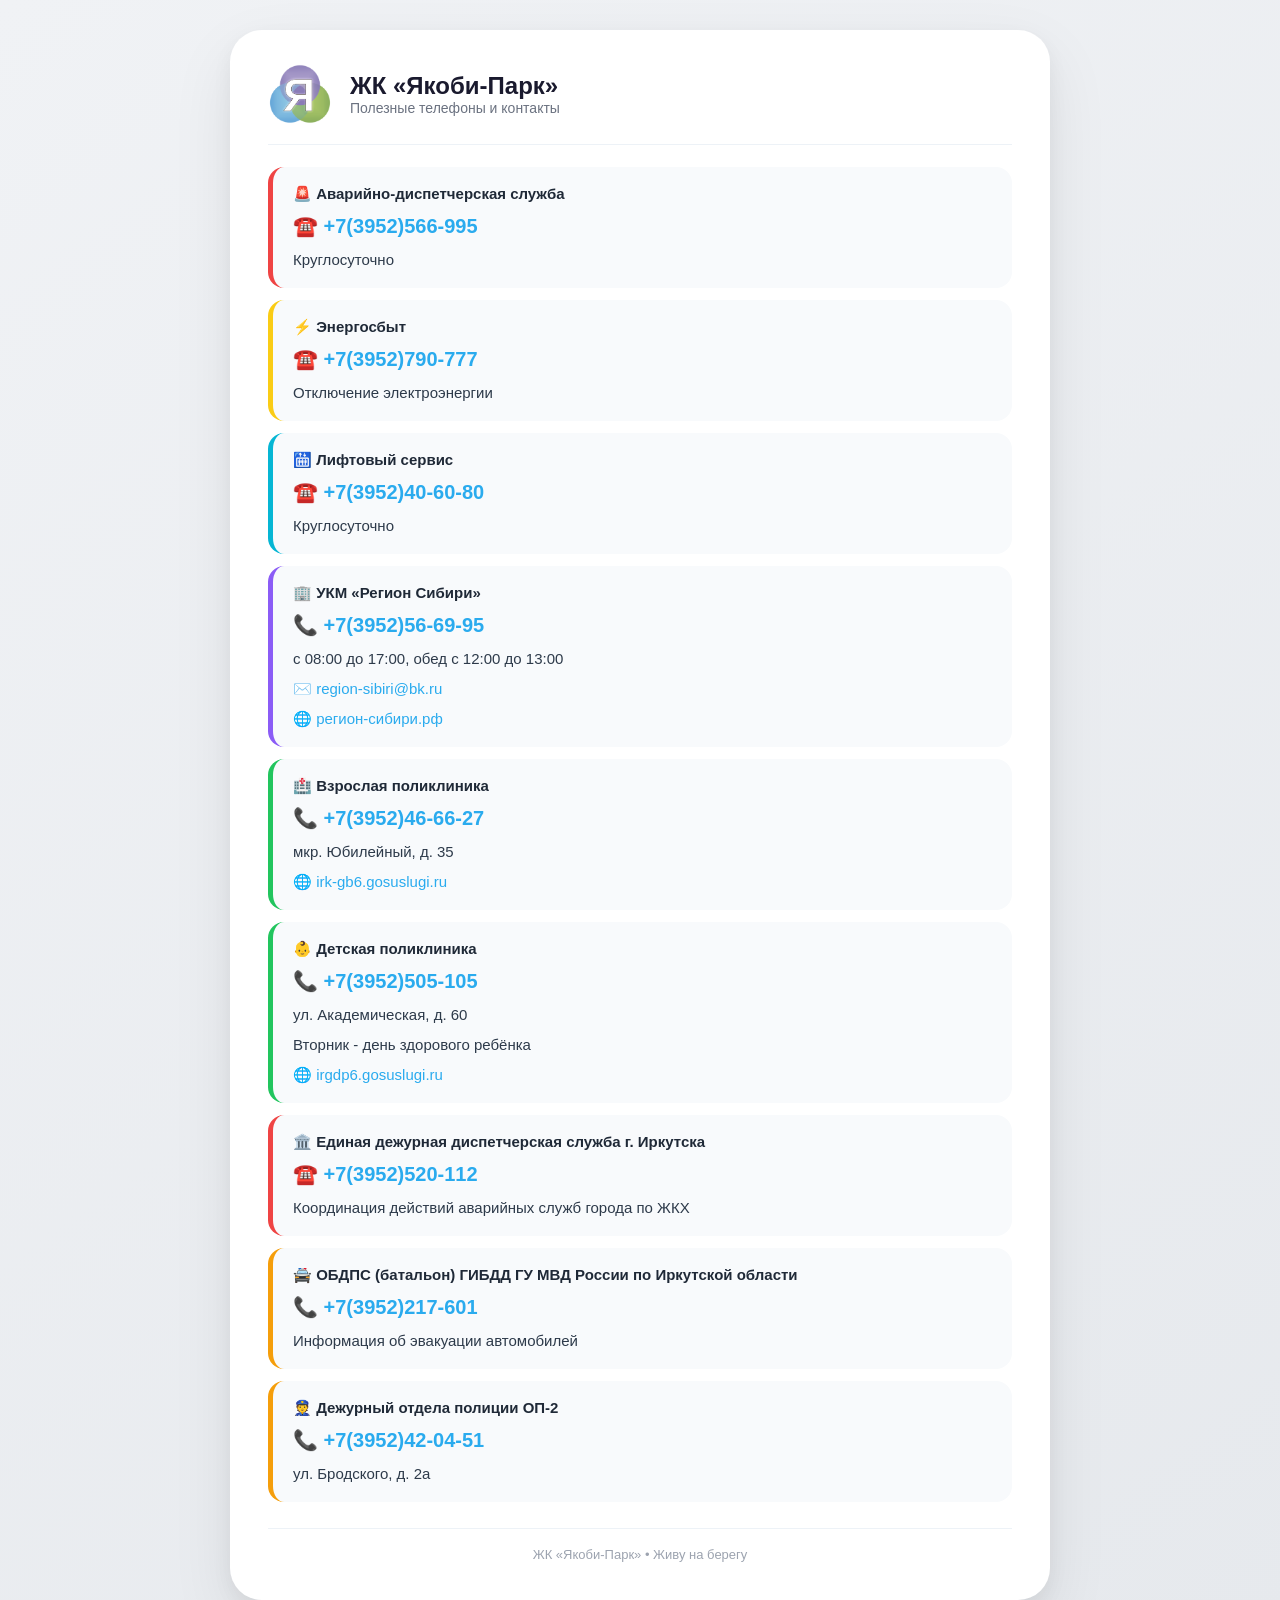
==== commit f19c6205: "Update contacts.html" ====
--- a/contacts.html
+++ b/contacts.html
@@ -18,7 +18,7 @@
         </header>
         <div class="block accent-red">
             <h2>🚨 Аварийно-диспетчерская служба</h2>
-            <p class="phone">☎️ <a href="tel:+73952706464">+7(3952)70-64-64</a></p>
+            <p class="phone">☎️ <a href="tel:+73952706464">+7(3952)566-995</a></p>
             <p class="note">Круглосуточно</p>
         </div>
         <div class="block accent-yellow">
--- a/style.css
+++ b/style.css
@@ -156,7 +156,7 @@
 .full-rules li:last-child {
     margin-bottom: 0;
 }
-.phone {
+.block .phone {
     font-size: 20px;
     font-weight: 600;
 }
@@ -429,7 +429,7 @@
     .block {
         padding: 14px 16px;
     }
-    .phone {
+    .block .phone {
         font-size: 18px;
     }
     .home-card {
